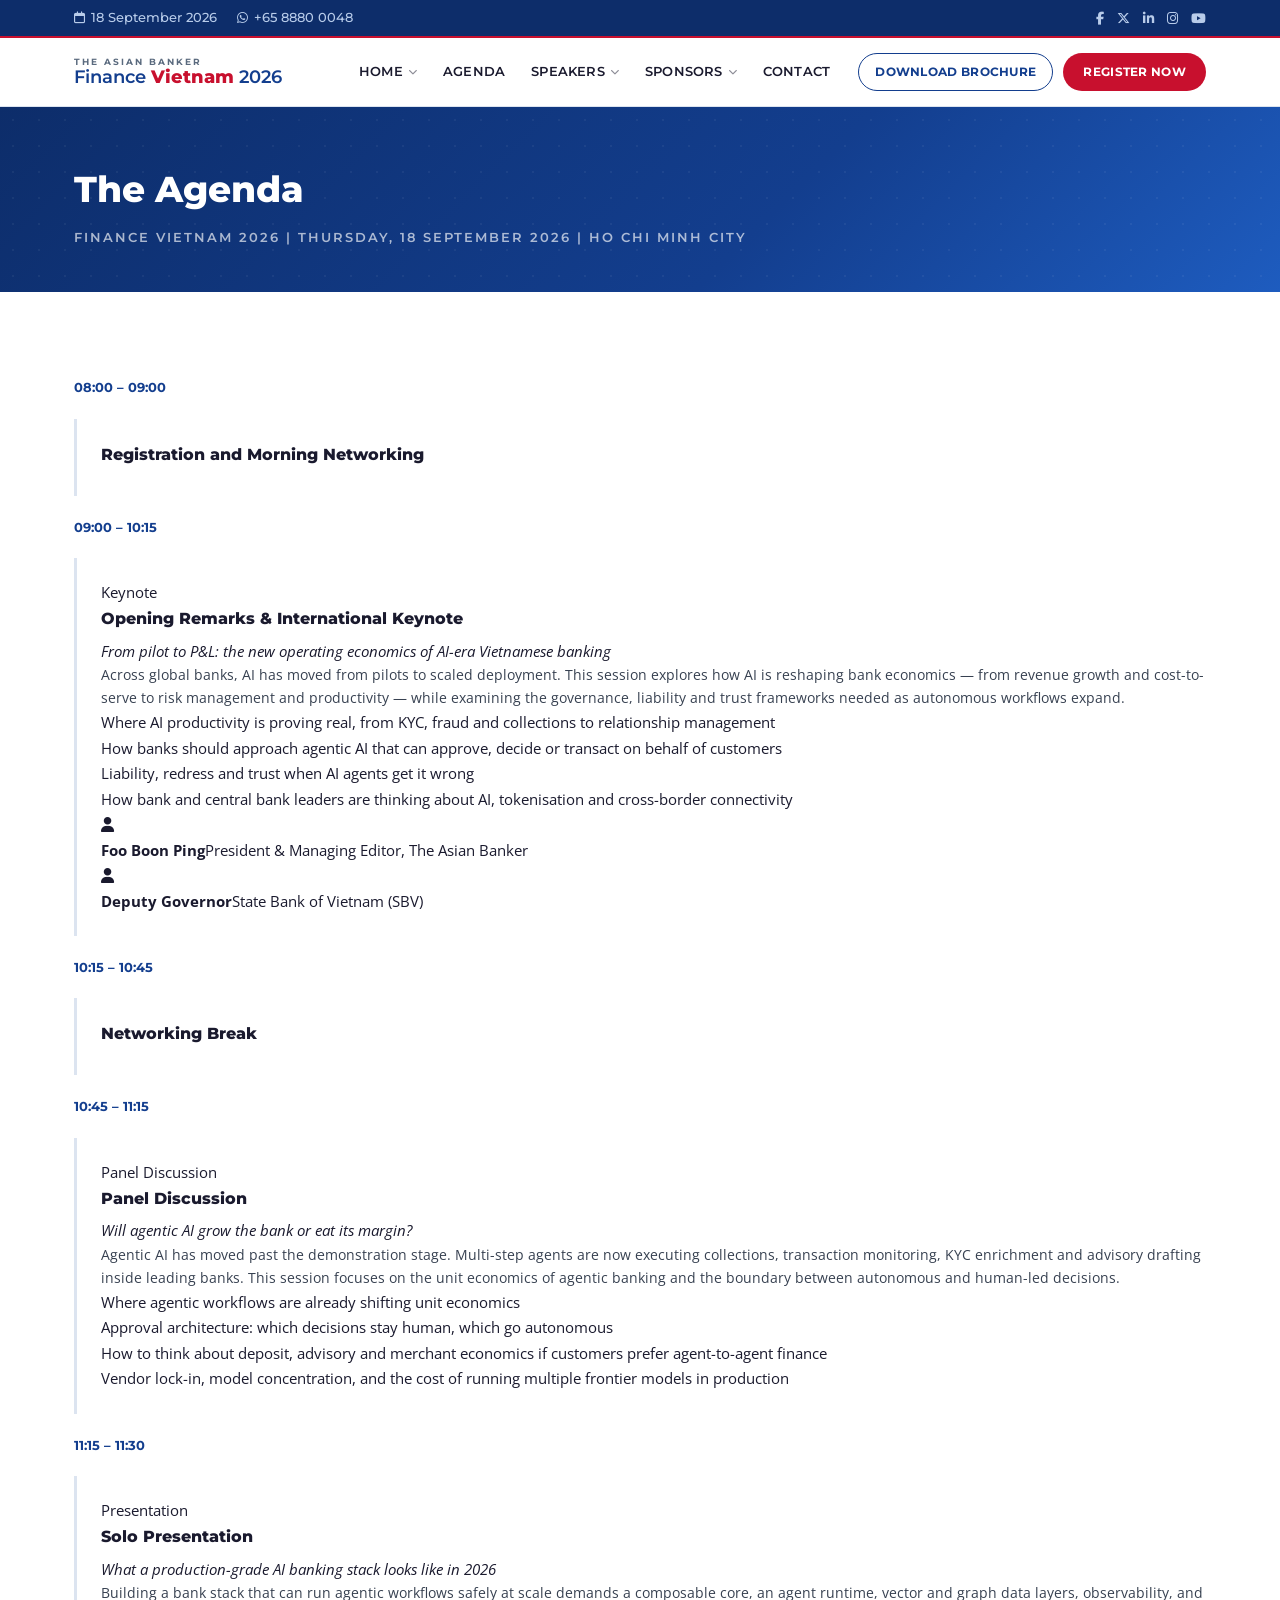
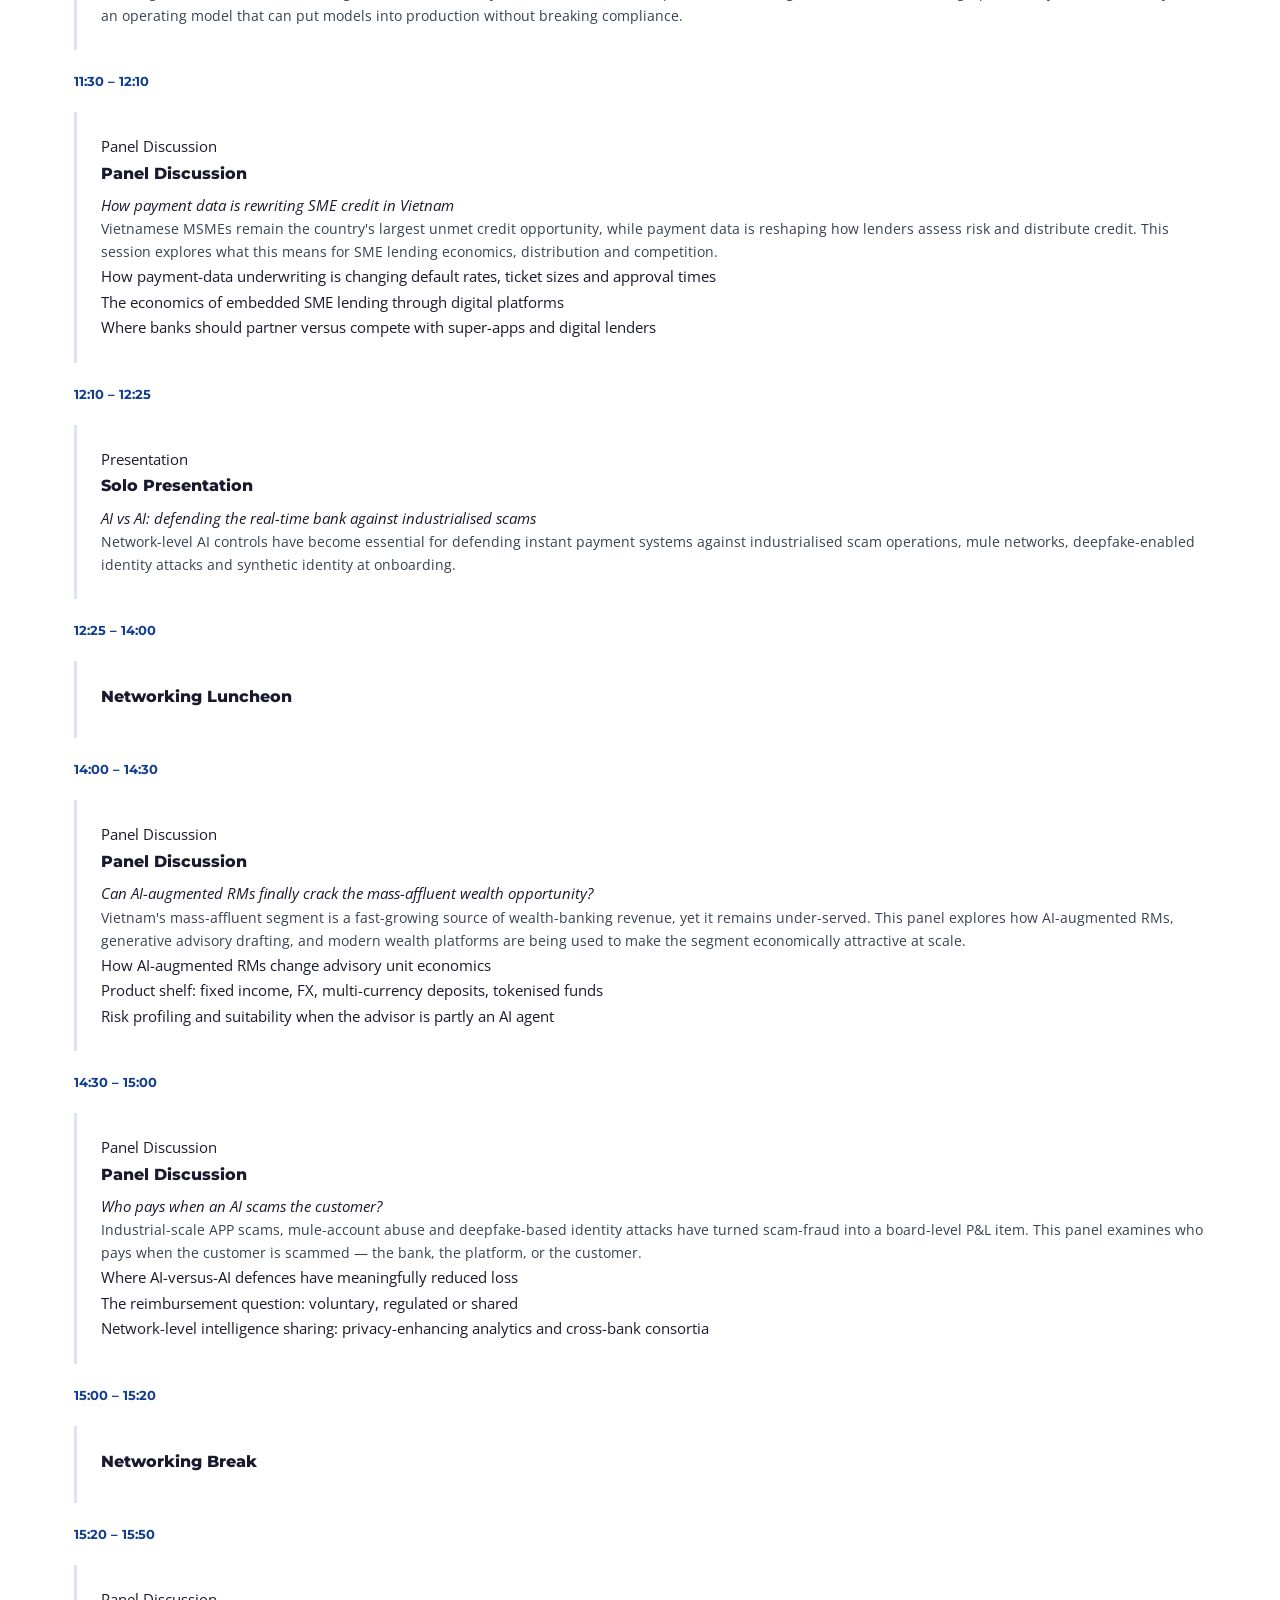
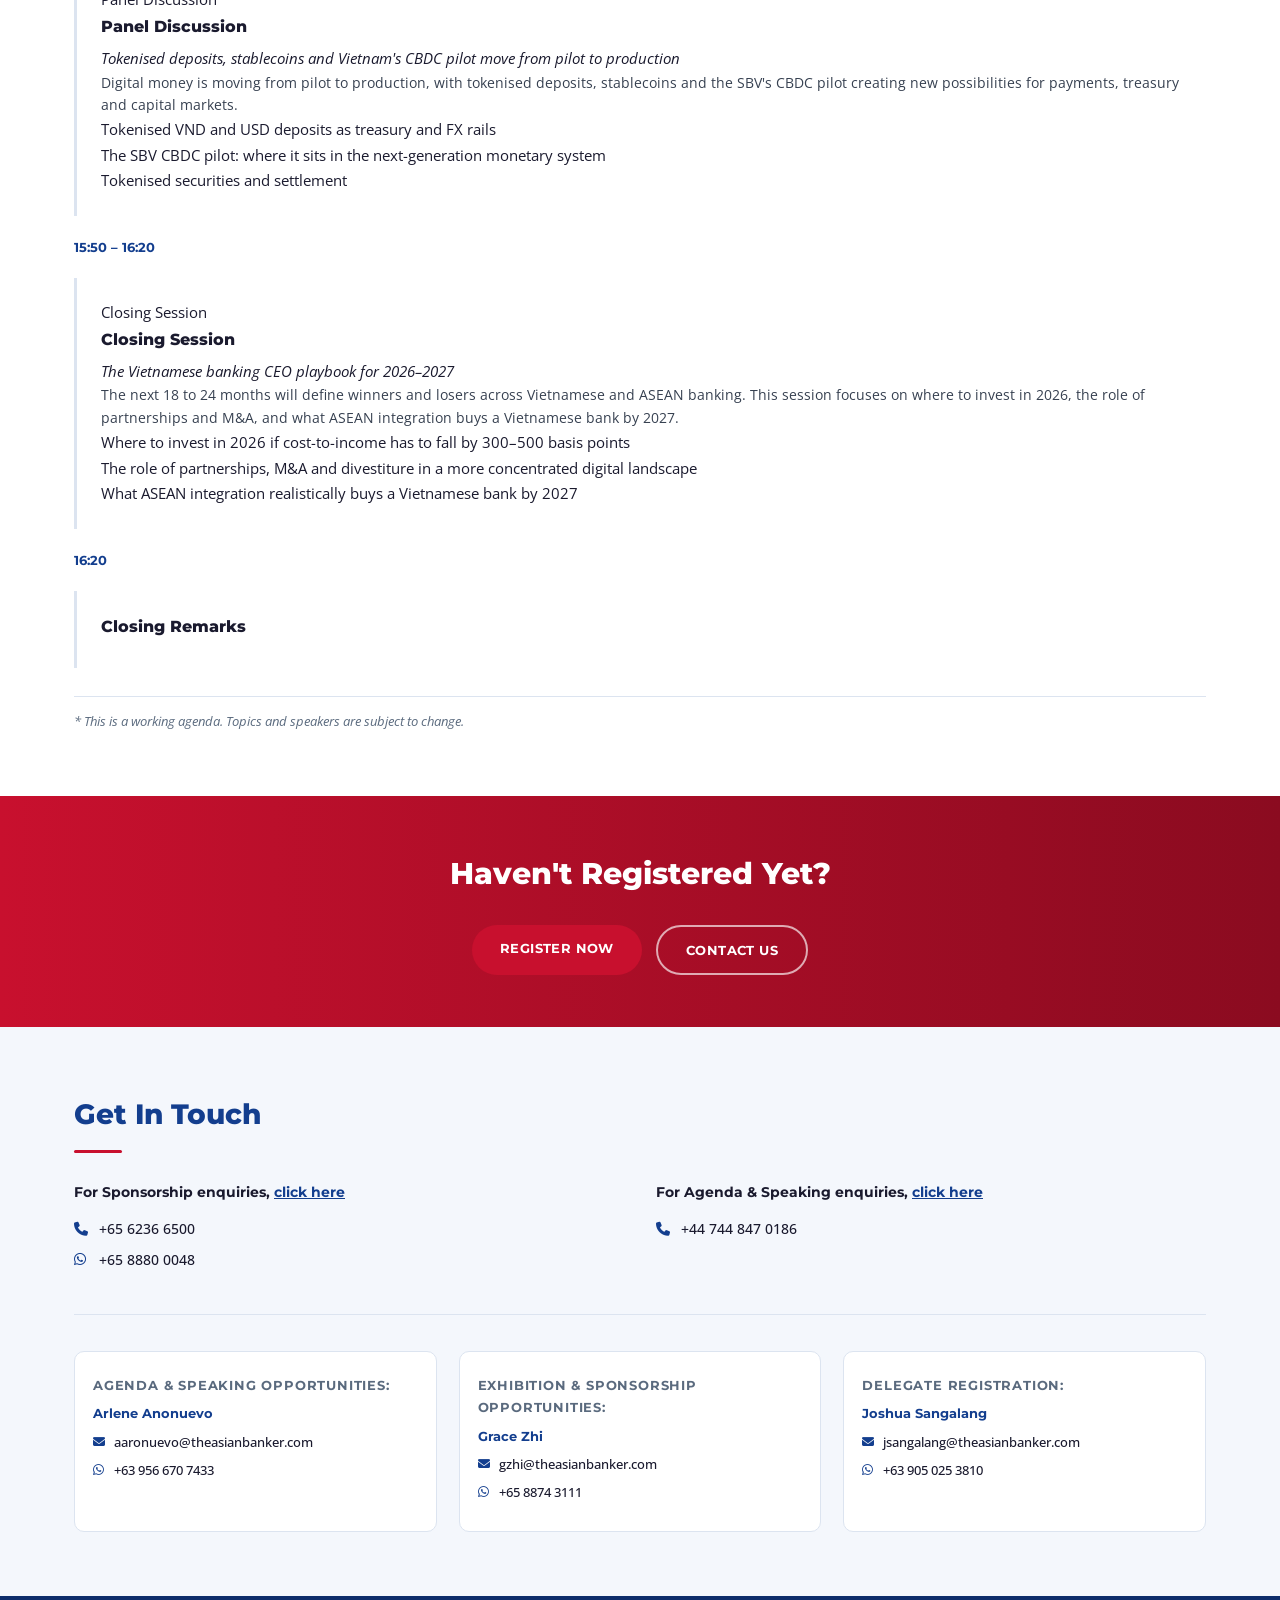
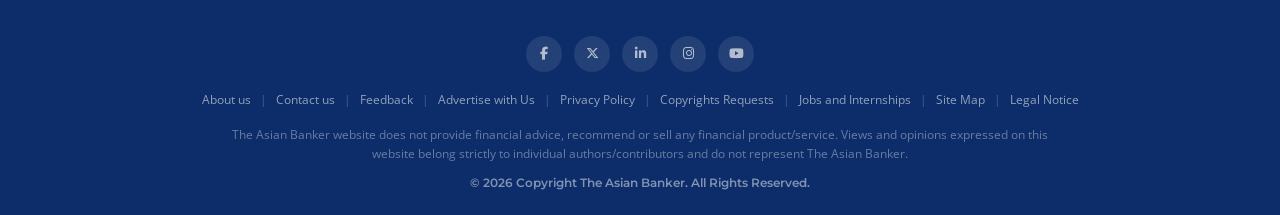
==== agenda.html @ ed24ea7e "Add files via upload" ====
<!DOCTYPE html>
<html lang="en">
<head>
<meta charset="UTF-8"/>
<meta name="viewport" content="width=device-width,initial-scale=1,maximum-scale=1.0,user-scalable=no"/>
<meta name="description" content="Finance Vietnam 2026 | The Asian Banker"/>
<title>Agenda | Finance Vietnam 2026 | The Asian Banker</title>
<link rel="stylesheet" href="style.css"/>
<link rel="preconnect" href="https://fonts.googleapis.com"/>
<link rel="preconnect" href="https://fonts.gstatic.com" crossorigin/>
<link href="https://fonts.googleapis.com/css2?family=Montserrat:wght@400;500;600;700;800&family=Open+Sans:wght@400;500;600&display=swap" rel="stylesheet"/>
<link rel="stylesheet" href="https://cdnjs.cloudflare.com/ajax/libs/font-awesome/6.5.0/css/all.min.css"/>
</head>
<body>
<!-- TOP BAR -->
<div class="topbar">
  <div class="container topbar-inner">
    <div class="topbar-left">
      <span><i class="fa-regular fa-calendar"></i> 18 September 2026</span>
      <a href="https://wa.me/6588800048" target="_blank"><i class="fa-brands fa-whatsapp"></i> +65 8880 0048</a>
    </div>
    <div class="topbar-right">
      <a href="https://www.facebook.com/TheAsianBanker" target="_blank"><i class="fa-brands fa-facebook-f"></i></a>
      <a href="https://twitter.com/theasianbanker" target="_blank"><i class="fa-brands fa-x-twitter"></i></a>
      <a href="https://www.linkedin.com/company/the-asian-banker" target="_blank"><i class="fa-brands fa-linkedin-in"></i></a>
      <a href="https://instagram.com/theasianbankerofficial/" target="_blank"><i class="fa-brands fa-instagram"></i></a>
      <a href="https://www.youtube.com/user/theasianbanker" target="_blank"><i class="fa-brands fa-youtube"></i></a>
    </div>
  </div>
</div>
<!-- HEADER -->
<header class="header" id="header">
  <div class="container header-inner">
    <a href="index.html" class="logo">
      <div class="logo-text">
        <span class="logo-small">THE ASIAN BANKER</span>
        <span class="logo-big">Finance <strong>Vietnam</strong> 2026</span>
      </div>
    </a>
    <button class="hamburger" id="hamburger" aria-label="Menu"><span></span><span></span><span></span></button>
    <nav class="nav" id="nav"><ul><li class="has-sub"><a href="index.html">Home <i class="fa-solid fa-chevron-down fa-xs"></i></a><ul class="sub"><li><a href="index.html">Finance Vietnam 2026</a></li><li><a href="https://thebankingacademy.com/">The Banking Academy</a></li><li><a href="http://www.theasianbanker.com/">The Asian Banker</a></li><li><a href="https://tab.global/">TAB Global</a></li></ul></li><li class=""><a href="agenda.html">Agenda</a></li><li class="has-sub"><a href="speakers.html">Speakers <i class="fa-solid fa-chevron-down fa-xs"></i></a><ul class="sub"><li><a href="speakers.html">Speakers</a></li><li><a href="become-speaker.html">Become a Speaker</a></li></ul></li><li class="has-sub"><a href="sponsors.html">Sponsors <i class="fa-solid fa-chevron-down fa-xs"></i></a><ul class="sub"><li><a href="sponsors.html">Sponsors &amp; Partners</a></li><li><a href="why-sponsor.html">Why Sponsor</a></li><li><a href="sponsor-exhibitor-registration.html">Become a Sponsor / Exhibitor</a></li></ul></li><li class=""><a href="contact-us.html">Contact</a></li></ul></nav>
    <div class="header-btns">
      <a href="download-brochure.html" class="btn-brochure">Download Brochure</a>
      <a href="register-now.html" class="btn-register">Register Now</a>
    </div>
  </div>
</header><section class="page-banner"><div class="container"><h1>The Agenda</h1><p>Finance Vietnam 2026 | Thursday, 18 September 2026 | Ho Chi Minh City</p></div></section>
<section class="section">
  <div class="container">
    <div class="agenda-wrapper">
<div class="agenda-row agenda-break">
  <div class="agenda-time">08:00 – 09:00</div>
  <div class="agenda-content">
    
    <h3>Registration and Morning Networking</h3>
    
    
  </div>
</div><div class="agenda-row ">
  <div class="agenda-time">09:00 – 10:15</div>
  <div class="agenda-content">
    <span class="agenda-badge keynote">Keynote</span>
    <h3>Opening Remarks &amp; International Keynote</h3>
    <em>From pilot to P&amp;L: the new operating economics of AI-era Vietnamese banking</em><p>Across global banks, AI has moved from pilots to scaled deployment. This session explores how AI is reshaping bank economics — from revenue growth and cost-to-serve to risk management and productivity — while examining the governance, liability and trust frameworks needed as autonomous workflows expand.</p><ul><li>Where AI productivity is proving real, from KYC, fraud and collections to relationship management</li><li>How banks should approach agentic AI that can approve, decide or transact on behalf of customers</li><li>Liability, redress and trust when AI agents get it wrong</li><li>How bank and central bank leaders are thinking about AI, tokenisation and cross-border connectivity</li></ul>
    <div class="agenda-spks"><div class="agenda-spk"><div class="agenda-spk-icon"><i class="fa-solid fa-user"></i></div><div><strong>Foo Boon Ping</strong><span>President &amp; Managing Editor, The Asian Banker</span></div></div><div class="agenda-spk"><div class="agenda-spk-icon"><i class="fa-solid fa-user"></i></div><div><strong>Deputy Governor</strong><span>State Bank of Vietnam (SBV)</span></div></div></div>
  </div>
</div><div class="agenda-row agenda-break">
  <div class="agenda-time">10:15 – 10:45</div>
  <div class="agenda-content">
    
    <h3>Networking Break</h3>
    
    
  </div>
</div><div class="agenda-row ">
  <div class="agenda-time">10:45 – 11:15</div>
  <div class="agenda-content">
    <span class="agenda-badge panel">Panel Discussion</span>
    <h3>Panel Discussion</h3>
    <em>Will agentic AI grow the bank or eat its margin?</em><p>Agentic AI has moved past the demonstration stage. Multi-step agents are now executing collections, transaction monitoring, KYC enrichment and advisory drafting inside leading banks. This session focuses on the unit economics of agentic banking and the boundary between autonomous and human-led decisions.</p><ul><li>Where agentic workflows are already shifting unit economics</li><li>Approval architecture: which decisions stay human, which go autonomous</li><li>How to think about deposit, advisory and merchant economics if customers prefer agent-to-agent finance</li><li>Vendor lock-in, model concentration, and the cost of running multiple frontier models in production</li></ul>
    
  </div>
</div><div class="agenda-row ">
  <div class="agenda-time">11:15 – 11:30</div>
  <div class="agenda-content">
    <span class="agenda-badge presentation">Presentation</span>
    <h3>Solo Presentation</h3>
    <em>What a production-grade AI banking stack looks like in 2026</em><p>Building a bank stack that can run agentic workflows safely at scale demands a composable core, an agent runtime, vector and graph data layers, observability, and an operating model that can put models into production without breaking compliance.</p>
    
  </div>
</div><div class="agenda-row ">
  <div class="agenda-time">11:30 – 12:10</div>
  <div class="agenda-content">
    <span class="agenda-badge panel">Panel Discussion</span>
    <h3>Panel Discussion</h3>
    <em>How payment data is rewriting SME credit in Vietnam</em><p>Vietnamese MSMEs remain the country's largest unmet credit opportunity, while payment data is reshaping how lenders assess risk and distribute credit. This session explores what this means for SME lending economics, distribution and competition.</p><ul><li>How payment-data underwriting is changing default rates, ticket sizes and approval times</li><li>The economics of embedded SME lending through digital platforms</li><li>Where banks should partner versus compete with super-apps and digital lenders</li></ul>
    
  </div>
</div><div class="agenda-row ">
  <div class="agenda-time">12:10 – 12:25</div>
  <div class="agenda-content">
    <span class="agenda-badge presentation">Presentation</span>
    <h3>Solo Presentation</h3>
    <em>AI vs AI: defending the real-time bank against industrialised scams</em><p>Network-level AI controls have become essential for defending instant payment systems against industrialised scam operations, mule networks, deepfake-enabled identity attacks and synthetic identity at onboarding.</p>
    
  </div>
</div><div class="agenda-row agenda-break">
  <div class="agenda-time">12:25 – 14:00</div>
  <div class="agenda-content">
    
    <h3>Networking Luncheon</h3>
    
    
  </div>
</div><div class="agenda-row ">
  <div class="agenda-time">14:00 – 14:30</div>
  <div class="agenda-content">
    <span class="agenda-badge panel">Panel Discussion</span>
    <h3>Panel Discussion</h3>
    <em>Can AI-augmented RMs finally crack the mass-affluent wealth opportunity?</em><p>Vietnam's mass-affluent segment is a fast-growing source of wealth-banking revenue, yet it remains under-served. This panel explores how AI-augmented RMs, generative advisory drafting, and modern wealth platforms are being used to make the segment economically attractive at scale.</p><ul><li>How AI-augmented RMs change advisory unit economics</li><li>Product shelf: fixed income, FX, multi-currency deposits, tokenised funds</li><li>Risk profiling and suitability when the advisor is partly an AI agent</li></ul>
    
  </div>
</div><div class="agenda-row ">
  <div class="agenda-time">14:30 – 15:00</div>
  <div class="agenda-content">
    <span class="agenda-badge panel">Panel Discussion</span>
    <h3>Panel Discussion</h3>
    <em>Who pays when an AI scams the customer?</em><p>Industrial-scale APP scams, mule-account abuse and deepfake-based identity attacks have turned scam-fraud into a board-level P&amp;L item. This panel examines who pays when the customer is scammed — the bank, the platform, or the customer.</p><ul><li>Where AI-versus-AI defences have meaningfully reduced loss</li><li>The reimbursement question: voluntary, regulated or shared</li><li>Network-level intelligence sharing: privacy-enhancing analytics and cross-bank consortia</li></ul>
    
  </div>
</div><div class="agenda-row agenda-break">
  <div class="agenda-time">15:00 – 15:20</div>
  <div class="agenda-content">
    
    <h3>Networking Break</h3>
    
    
  </div>
</div><div class="agenda-row ">
  <div class="agenda-time">15:20 – 15:50</div>
  <div class="agenda-content">
    <span class="agenda-badge panel">Panel Discussion</span>
    <h3>Panel Discussion</h3>
    <em>Tokenised deposits, stablecoins and Vietnam's CBDC pilot move from pilot to production</em><p>Digital money is moving from pilot to production, with tokenised deposits, stablecoins and the SBV's CBDC pilot creating new possibilities for payments, treasury and capital markets.</p><ul><li>Tokenised VND and USD deposits as treasury and FX rails</li><li>The SBV CBDC pilot: where it sits in the next-generation monetary system</li><li>Tokenised securities and settlement</li></ul>
    
  </div>
</div><div class="agenda-row ">
  <div class="agenda-time">15:50 – 16:20</div>
  <div class="agenda-content">
    <span class="agenda-badge closing">Closing Session</span>
    <h3>Closing Session</h3>
    <em>The Vietnamese banking CEO playbook for 2026–2027</em><p>The next 18 to 24 months will define winners and losers across Vietnamese and ASEAN banking. This session focuses on where to invest in 2026, the role of partnerships and M&amp;A, and what ASEAN integration buys a Vietnamese bank by 2027.</p><ul><li>Where to invest in 2026 if cost-to-income has to fall by 300–500 basis points</li><li>The role of partnerships, M&amp;A and divestiture in a more concentrated digital landscape</li><li>What ASEAN integration realistically buys a Vietnamese bank by 2027</li></ul>
    
  </div>
</div><div class="agenda-row agenda-break">
  <div class="agenda-time">16:20</div>
  <div class="agenda-content">
    
    <h3>Closing Remarks</h3>
    
    
  </div>
</div>
      <p class="agenda-note">* This is a working agenda. Topics and speakers are subject to change.</p>
    </div>
  </div>
</section>
<!-- HAVEN'T REGISTERED -->
<section class="cta-strip">
  <div class="container">
    <h2>Haven't Registered Yet?</h2>
    <div class="cta-btns">
      <a href="register-now.html" class="btn-red">Register Now</a>
      <a href="#" class="btn-ghost" id="contactBtn">Contact Us</a>
    </div>
  </div>
</section>
<!-- GET IN TOUCH -->
<section class="section bg-light">
  <div class="container">
    <h2 class="sec-title">Get In Touch</h2>
    <div class="contact-top-row">
      <div class="contact-col">
        <h4>For Sponsorship enquiries, <a href="mailto:sponsorship@theasianbanker.com">click here</a></h4>
        <p><i class="fa-solid fa-phone"></i> <a href="tel:+6562366500">+65 6236 6500</a></p>
        <p><i class="fa-brands fa-whatsapp"></i> <a href="https://wa.me/6588800048" target="_blank">+65 8880 0048</a></p>
      </div>
      <div class="contact-col">
        <h4>For Agenda &amp; Speaking enquiries, <a href="mailto:agenda@theasianbanker.com">click here</a></h4>
        <p><i class="fa-solid fa-phone"></i> <a href="tel:+447448470186">+44 744 847 0186</a></p>
      </div>
    </div>
    <div class="contact-persons-row">
      <div class="cp-card">
        <p class="cp-role">Agenda &amp; Speaking Opportunities:</p>
        <p class="cp-name">Arlene Anonuevo</p>
        <p><i class="fa-solid fa-envelope"></i> <a href="mailto:aaronuevo@theasianbanker.com">aaronuevo@theasianbanker.com</a></p>
        <p><i class="fa-brands fa-whatsapp"></i> <a href="https://wa.me/639566707433" target="_blank">+63 956 670 7433</a></p>
      </div>
      <div class="cp-card">
        <p class="cp-role">Exhibition &amp; Sponsorship Opportunities:</p>
        <p class="cp-name">Grace Zhi</p>
        <p><i class="fa-solid fa-envelope"></i> <a href="mailto:gzhi@theasianbanker.com">gzhi@theasianbanker.com</a></p>
        <p><i class="fa-brands fa-whatsapp"></i> <a href="https://wa.me/6588743111" target="_blank">+65 8874 3111</a></p>
      </div>
      <div class="cp-card">
        <p class="cp-role">Delegate Registration:</p>
        <p class="cp-name">Joshua Sangalang</p>
        <p><i class="fa-solid fa-envelope"></i> <a href="mailto:jsangalang@theasianbanker.com">jsangalang@theasianbanker.com</a></p>
        <p><i class="fa-brands fa-whatsapp"></i> <a href="https://wa.me/639050253810" target="_blank">+63 905 025 3810</a></p>
      </div>
    </div>
  </div>
</section>
<!-- FOOTER -->
<footer class="footer">
  <div class="container footer-inner">
    <div class="footer-social">
      <a href="https://www.facebook.com/TheAsianBanker" target="_blank"><i class="fa-brands fa-facebook-f"></i></a>
      <a href="https://twitter.com/theasianbanker" target="_blank"><i class="fa-brands fa-x-twitter"></i></a>
      <a href="https://www.linkedin.com/company/the-asian-banker" target="_blank"><i class="fa-brands fa-linkedin-in"></i></a>
      <a href="https://instagram.com/theasianbankerofficial/" target="_blank"><i class="fa-brands fa-instagram"></i></a>
      <a href="https://www.youtube.com/user/theasianbanker" target="_blank"><i class="fa-brands fa-youtube"></i></a>
    </div>
    <div class="footer-links">
      <a href="https://www.theasianbanker.com/tab-about-us" target="_blank">About us</a><span>|</span>
      <a href="https://www.theasianbanker.com/tab-contact-us" target="_blank">Contact us</a><span>|</span>
      <a href="mailto:feedback@theasianbanker.com">Feedback</a><span>|</span>
      <a href="mailto:advertise@theasianbanker.com">Advertise with Us</a><span>|</span>
      <a href="https://www.theasianbanker.com/tab-privacy-policy" target="_blank">Privacy Policy</a><span>|</span>
      <a href="https://www.theasianbanker.com/copyright-request/" target="_blank">Copyrights Requests</a><span>|</span>
      <a href="https://www.theasianbanker.com/publication/jobs/" target="_blank">Jobs and Internships</a><span>|</span>
      <a href="https://www.theasianbanker.com/site-map" target="_blank">Site Map</a><span>|</span>
      <a href="https://www.theasianbanker.com/legal-notice" target="_blank">Legal Notice</a>
    </div>
    <p class="footer-disclaimer">The Asian Banker website does not provide financial advice, recommend or sell any financial product/service. Views and opinions expressed on this website belong strictly to individual authors/contributors and do not represent The Asian Banker.</p>
    <p class="footer-copy">&copy; 2026 Copyright The Asian Banker. All Rights Reserved.</p>
  </div>
</footer>
<!-- CONTACT MODAL -->
<div class="modal-overlay" id="contactModal">
  <div class="modal-box">
    <button class="modal-close" id="modalClose">&times;</button>
    <h3>Contact Us</h3>
    <div class="form-grid">
      <div class="fg full"><label>Salutation *</label><select><option value="">Select</option><option>Mr.</option><option>Mrs.</option><option>Miss.</option><option>Ms.</option><option>Dr.</option><option>Prof.</option></select></div>
      <div class="fg"><label>First Name *</label><input type="text" placeholder="First Name"/></div>
      <div class="fg"><label>Family Name *</label><input type="text" placeholder="Family Name"/></div>
      <div class="fg full"><label>Email *</label><input type="email" placeholder="Email"/></div>
      <div class="fg full"><label>Organisation Name *</label><input type="text" placeholder="Organisation Name"/></div>
      <div class="fg full"><label>Business Title *</label><input type="text" placeholder="Business Title"/></div>
      <div class="fg full"><label>Query About *</label><select><option value="">Please Select</option><option>Speaker</option><option>Sponsorship</option><option>Attendee</option></select></div>
      <div class="fg full"><label>Message</label><textarea rows="4" placeholder="Your message..."></textarea></div>
      <div class="fg full check"><input type="checkbox" id="modalAgree"/><label for="modalAgree">I agree to all <a href="#">terms and conditions</a></label></div>
      <div class="fg full"><button class="btn-submit">Submit</button></div>
    </div>
  </div>
</div>
<script>
window.addEventListener('scroll',()=>document.getElementById('header').classList.toggle('scrolled',window.scrollY>50));
document.getElementById('hamburger').addEventListener('click',function(){this.classList.toggle('open');document.getElementById('nav').classList.toggle('open');});
document.querySelectorAll('.has-sub > a').forEach(l=>l.addEventListener('click',function(e){if(window.innerWidth<=900){e.preventDefault();this.parentElement.classList.toggle('open');}}));
document.getElementById('contactBtn').addEventListener('click',e=>{e.preventDefault();document.getElementById('contactModal').classList.add('active');});
document.getElementById('modalClose').addEventListener('click',()=>document.getElementById('contactModal').classList.remove('active'));
document.getElementById('contactModal').addEventListener('click',function(e){if(e.target===this)this.classList.remove('active');});
</script>
</body></html>
---- style.css ----
/* =====================================================
   Finance Vietnam 2026 | The Asian Banker — style.css
   ===================================================== */

/* ── Variables ─────────────────────────────────────── */
:root {
  --blue:     #133E8E;
  --blue-dk:  #0d2d6a;
  --red:      #C8102E;
  --gold:     #D4A017;
  --white:    #ffffff;
  --bg:       #f4f7fc;
  --bg-mid:   #eef2f8;
  --text:     #1a1a2e;
  --muted:    #5a6a7e;
  --border:   #dce4f0;
  --fh:       'Montserrat', sans-serif;
  --fb:       'Open Sans', sans-serif;
  --r:        6px;
  --shadow:   0 4px 24px rgba(19,62,142,.10);
  --t:        .22s ease;
}

/* ── Reset ─────────────────────────────────────────── */
*, *::before, *::after { box-sizing: border-box; margin: 0; padding: 0; }
html { scroll-behavior: smooth; }
body { font-family: var(--fb); color: var(--text); background: var(--white); line-height: 1.7; font-size: 15px; }
a { color: inherit; text-decoration: none; }
img { max-width: 100%; display: block; }
ul { list-style: none; }
input, select, textarea, button { font-family: inherit; }

/* ── Container ─────────────────────────────────────── */
.container { max-width: 1180px; margin: 0 auto; padding: 0 24px; }

/* ── Sections ──────────────────────────────────────── */
.section { padding: 64px 0; }
.bg-light { background: var(--bg); }
.bg-mid   { background: var(--bg-mid); }

/* ── Section title ─────────────────────────────────── */
.sec-title { font-family: var(--fh); font-size: clamp(20px, 2.5vw, 28px); font-weight: 800; color: var(--blue); margin-bottom: 28px; position: relative; padding-bottom: 14px; }
.sec-title::after { content: ''; position: absolute; bottom: 0; left: 0; width: 48px; height: 3px; background: var(--red); border-radius: 2px; }
.sec-title.white { color: var(--white); }
.sec-title.white::after { background: var(--gold); }

.sec-cta { text-align: center; margin-top: 32px; }

/* ── Buttons ───────────────────────────────────────── */
.btn-red { display: inline-block; background: var(--red); color: var(--white); font-family: var(--fh); font-size: 13px; font-weight: 700; padding: 12px 28px; border-radius: 30px; letter-spacing: .4px; text-transform: uppercase; transition: background var(--t), transform var(--t), box-shadow var(--t); }
.btn-red:hover { background: #a00d24; transform: translateY(-2px); box-shadow: 0 8px 20px rgba(200,16,46,.35); }

.btn-ghost { display: inline-block; background: transparent; color: var(--white); font-family: var(--fh); font-size: 13px; font-weight: 700; padding: 12px 28px; border-radius: 30px; border: 2px solid rgba(255,255,255,.65); letter-spacing: .4px; text-transform: uppercase; transition: all var(--t); }
.btn-ghost:hover { background: rgba(255,255,255,.1); border-color: var(--white); transform: translateY(-2px); }

.btn-outline-blue { display: inline-block; font-family: var(--fh); font-size: 13px; font-weight: 700; color: var(--blue); border: 2px solid var(--blue); padding: 11px 26px; border-radius: 30px; text-transform: uppercase; letter-spacing: .4px; transition: all var(--t); }
.btn-outline-blue:hover { background: var(--blue); color: var(--white); transform: translateY(-2px); }

/* ── TOP BAR ───────────────────────────────────────── */
.topbar { background: var(--blue-dk); border-bottom: 2px solid var(--red); font-family: var(--fh); font-size: 12.5px; }
.topbar-inner { display: flex; justify-content: space-between; align-items: center; flex-wrap: wrap; gap: 8px; padding-top: 7px; padding-bottom: 7px; }
.topbar-left { display: flex; align-items: center; gap: 20px; }
.topbar-left span, .topbar-left a { display: flex; align-items: center; gap: 6px; color: #b8ccea; font-weight: 500; transition: color var(--t); }
.topbar-left a:hover { color: var(--white); }
.topbar-right { display: flex; align-items: center; gap: 13px; }
.topbar-right a { color: #b8ccea; font-size: 13px; transition: color var(--t); }
.topbar-right a:hover { color: var(--white); }

/* ── HEADER ────────────────────────────────────────── */
.header { background: var(--white); position: sticky; top: 0; z-index: 900; border-bottom: 1px solid var(--border); transition: box-shadow var(--t); }
.header.scrolled { box-shadow: 0 4px 20px rgba(19,62,142,.14); }
.header-inner { display: flex; align-items: center; gap: 16px; height: 68px; }

/* Logo */
.logo { display: flex; align-items: center; flex-shrink: 0; }
.logo-text { display: flex; flex-direction: column; line-height: 1.15; }
.logo-small { font-family: var(--fh); font-size: 9px; font-weight: 700; letter-spacing: 2px; text-transform: uppercase; color: var(--muted); }
.logo-big { font-family: var(--fh); font-size: 18px; font-weight: 600; color: var(--blue); }
.logo-big strong { color: var(--red); font-weight: 800; }

/* Nav */
.nav { margin-left: auto; }
.nav > ul { display: flex; align-items: center; gap: 2px; }
.nav > ul > li { position: relative; }
.nav > ul > li > a { display: flex; align-items: center; gap: 5px; padding: 8px 12px; font-family: var(--fh); font-size: 12.5px; font-weight: 600; color: var(--text); border-radius: var(--r); transition: color var(--t), background var(--t); text-transform: uppercase; letter-spacing: .2px; }
.nav > ul > li > a .fa-chevron-down { font-size: 9px; opacity: .5; transition: transform var(--t); }
.nav > ul > li:hover > a { color: var(--blue); background: var(--bg); }
.nav > ul > li:hover > a .fa-chevron-down { transform: rotate(180deg); }

/* Dropdown */
.sub { display: none; position: absolute; top: calc(100% + 4px); left: 0; min-width: 220px; background: var(--white); border: 1px solid var(--border); border-radius: var(--r); box-shadow: var(--shadow); z-index: 200; overflow: hidden; }
.has-sub:hover .sub { display: block; }
.sub li a { display: block; padding: 10px 16px; font-family: var(--fh); font-size: 12.5px; font-weight: 500; color: var(--text); border-bottom: 1px solid var(--border); transition: background var(--t), color var(--t); }
.sub li:last-child a { border-bottom: none; }
.sub li a:hover { background: var(--bg); color: var(--blue); }

/* Header CTAs */
.header-btns { display: flex; align-items: center; gap: 10px; flex-shrink: 0; }
.btn-brochure { font-family: var(--fh); font-size: 12px; font-weight: 700; color: var(--blue); border: 1.5px solid var(--blue); padding: 8px 16px; border-radius: 30px; text-transform: uppercase; letter-spacing: .3px; transition: all var(--t); }
.btn-brochure:hover { background: var(--blue); color: var(--white); }
.btn-register { background: var(--red); color: var(--white); font-family: var(--fh); font-size: 12px; font-weight: 700; padding: 9px 20px; border-radius: 30px; text-transform: uppercase; letter-spacing: .3px; transition: background var(--t), transform var(--t); }
.btn-register:hover { background: #a00d24; transform: translateY(-1px); }

/* Hamburger */
.hamburger { display: none; flex-direction: column; gap: 5px; background: none; border: none; cursor: pointer; padding: 4px; margin-left: auto; }
.hamburger span { display: block; width: 24px; height: 2px; background: var(--blue); border-radius: 2px; transition: all var(--t); }
.hamburger.open span:nth-child(1) { transform: translateY(7px) rotate(45deg); }
.hamburger.open span:nth-child(2) { opacity: 0; }
.hamburger.open span:nth-child(3) { transform: translateY(-7px) rotate(-45deg); }

/* ── HERO ──────────────────────────────────────────── */
.hero { position: relative; min-height: 520px; display: flex; align-items: center; overflow: hidden; }
.hero-bg { position: absolute; inset: 0; background: linear-gradient(135deg, #0d2d6a 0%, #1a4fa8 45%, #1e5cbf 65%, #0d2d6a 100%); }
.hero-bg::before { content: '★'; position: absolute; right: 4%; top: 50%; transform: translateY(-50%); font-size: 240px; color: rgba(255,255,255,.03); line-height: 1; }
.hero-bg::after { content: ''; position: absolute; inset: 0; background-image: radial-gradient(rgba(255,255,255,.055) 1px, transparent 1px); background-size: 28px 28px; }
.hero-inner { position: relative; z-index: 2; padding: 60px 24px; }

/* Hero meta bar */
.hero-meta-bar { display: flex; align-items: center; flex-wrap: wrap; gap: 0; background: rgba(255,255,255,.08); border: 1px solid rgba(255,255,255,.14); border-radius: 8px; padding: 13px 22px; width: fit-content; max-width: 100%; margin-bottom: 28px; }
.hm-item { display: flex; align-items: center; gap: 10px; padding: 0 18px; }
.hm-item:first-child { padding-left: 0; }
.hm-item i { font-size: 17px; color: var(--gold); }
.hm-item > div { display: flex; flex-direction: column; }
.hm-label { font-family: var(--fh); font-size: 9px; font-weight: 700; letter-spacing: 1.4px; text-transform: uppercase; color: rgba(255,255,255,.55); }
.hm-val { font-family: var(--fh); font-size: 13px; font-weight: 700; color: var(--white); }
.hm-div { width: 1px; height: 34px; background: rgba(255,255,255,.18); flex-shrink: 0; }

.hero-title { font-family: var(--fh); font-size: clamp(26px, 4vw, 44px); font-weight: 800; color: var(--white); line-height: 1.2; max-width: 700px; margin-bottom: 30px; letter-spacing: -.4px; }
.hero-cta { display: flex; gap: 14px; flex-wrap: wrap; }

/* ── ABOUT ─────────────────────────────────────────── */
.about-section { padding: 72px 0 64px; }
.about-grid { display: grid; grid-template-columns: 1fr 300px; gap: 48px; align-items: start; }
.about-text p { margin-bottom: 18px; color: #374151; line-height: 1.82; }
.about-text strong { color: var(--blue); font-weight: 700; }
.read-more-btn { display: inline-flex; align-items: center; gap: 6px; color: var(--blue); font-family: var(--fh); font-size: 12.5px; font-weight: 700; text-transform: uppercase; letter-spacing: .4px; margin-top: 4px; transition: color var(--t); cursor: pointer; }
.read-more-btn:hover { color: var(--red); }
.about-imgs { display: flex; flex-direction: column; gap: 10px; }
.about-img { width: 100%; border-radius: var(--r); }
.about-img.img1 { height: 170px; background: linear-gradient(135deg, #1a3a6e, #2255aa); }
.about-img.img2 { height: 115px; background: linear-gradient(135deg, var(--red), #8b0b20); }
.about-img.img3 { height: 95px;  background: linear-gradient(135deg, var(--gold), #a07810); }
.past-photos { margin-top: 12px; font-size: 13px; color: var(--muted); text-align: center; }
.past-photos a { color: var(--blue); font-weight: 600; text-decoration: underline; }

/* ── SESSIONS ──────────────────────────────────────── */
.sessions-grid { display: grid; grid-template-columns: repeat(auto-fill, minmax(280px, 1fr)); gap: 18px; }
.session-card { background: var(--white); border: 1px solid var(--border); border-radius: 10px; padding: 22px 20px; display: flex; align-items: flex-start; gap: 15px; transition: box-shadow var(--t), transform var(--t), border-color var(--t); }
.session-card:hover { box-shadow: var(--shadow); transform: translateY(-3px); border-color: rgba(19,62,142,.2); }
.session-icon { flex-shrink: 0; width: 42px; height: 42px; background: linear-gradient(135deg, var(--blue), var(--blue-dk)); border-radius: 50%; display: flex; align-items: center; justify-content: center; }
.session-icon i { color: var(--white); font-size: 16px; }
.session-card p { font-size: 13.5px; line-height: 1.55; color: var(--text); font-weight: 500; }

/* ── ATTEND ────────────────────────────────────────── */
.attend-intro { font-size: 15px; color: #374151; margin-bottom: 26px; line-height: 1.75; max-width: 860px; }
.attend-grid { display: grid; grid-template-columns: 1fr 1fr; gap: 0 40px; }
.attend-list li { display: flex; align-items: flex-start; gap: 10px; padding: 10px 0; border-bottom: 1px solid var(--border); font-size: 14px; color: #374151; line-height: 1.5; }
.attend-list li:last-child { border-bottom: none; }
.attend-list li i { color: var(--blue); margin-top: 3px; flex-shrink: 0; font-size: 12px; }

/* ── SPEAKERS ──────────────────────────────────────── */
.speakers-grid { display: grid; grid-template-columns: repeat(4, 1fr); gap: 22px; }
.speaker-card { background: var(--white); border: 1px solid var(--border); border-radius: 10px; overflow: hidden; text-align: center; display: flex; flex-direction: column; transition: box-shadow var(--t), transform var(--t); cursor: pointer; }
.speaker-card:hover { box-shadow: var(--shadow); transform: translateY(-4px); }
.speaker-img-wrap { background: linear-gradient(135deg, var(--blue), var(--blue-dk)); height: 180px; display: flex; align-items: center; justify-content: center; }
.speaker-img-wrap i { font-size: 62px; color: rgba(255,255,255,.3); }
.speaker-img-wrap img { width: 100%; height: 180px; object-fit: cover; object-position: top; }
.speaker-body { padding: 14px 12px 8px; flex: 1; }
.speaker-body h3 { font-family: var(--fh); font-size: 14px; font-weight: 700; color: var(--blue); margin-bottom: 5px; }
.speaker-body p { font-size: 12px; color: var(--muted); line-height: 1.45; }
.speaker-viewmore { display: block; font-family: var(--fh); font-size: 11.5px; font-weight: 700; color: var(--blue); text-transform: uppercase; letter-spacing: .4px; padding: 10px; border-top: 1px solid var(--border); transition: background var(--t), color var(--t); }
.speaker-viewmore:hover { background: var(--blue); color: var(--white); }

/* ── SPONSORS ──────────────────────────────────────── */
.sponsors-row { display: flex; flex-wrap: wrap; gap: 14px; align-items: center; }
.sponsor-box { border: 1px solid var(--border); border-radius: var(--r); padding: 16px 24px; min-width: 150px; min-height: 68px; display: flex; align-items: center; justify-content: center; transition: box-shadow var(--t), border-color var(--t); }
.sponsor-box:hover { box-shadow: var(--shadow); border-color: rgba(19,62,142,.22); }
.sponsor-box img { max-height: 48px; object-fit: contain; }
.sponsor-ph { font-family: var(--fh); font-size: 11px; font-weight: 600; color: var(--muted); text-transform: uppercase; letter-spacing: .4px; }

/* ── REGISTER ──────────────────────────────────────── */
.register-section { padding: 72px 0; background: linear-gradient(135deg, var(--blue-dk) 0%, var(--blue) 55%, #1e5cbf 100%); position: relative; overflow: hidden; }
.register-section::before { content: ''; position: absolute; inset: 0; background-image: radial-gradient(rgba(255,255,255,.045) 1px, transparent 1px); background-size: 24px 24px; pointer-events: none; }
.register-grid { display: grid; grid-template-columns: 1fr 1fr; gap: 26px; position: relative; z-index: 1; }
.register-card { background: rgba(255,255,255,.07); border: 1px solid rgba(255,255,255,.14); border-radius: 12px; padding: 34px 30px; }
.register-card h3 { font-family: var(--fh); font-size: 17px; font-weight: 800; color: var(--gold); margin-bottom: 20px; padding-bottom: 12px; border-bottom: 1px solid rgba(255,255,255,.14); }
.register-card ul { margin-bottom: 26px; }
.register-card ul li { display: flex; align-items: flex-start; gap: 9px; padding: 7px 0; color: rgba(255,255,255,.87); font-size: 14px; line-height: 1.5; border-bottom: 1px solid rgba(255,255,255,.06); }
.register-card ul li:last-child { border-bottom: none; }
.register-card ul li i { color: var(--gold); margin-top: 3px; flex-shrink: 0; }
.register-card small { display: block; color: rgba(255,255,255,.45); font-size: 11.5px; margin-top: 10px; }

/* ── VENUE ─────────────────────────────────────────── */
.venue-grid { display: grid; grid-template-columns: 400px 1fr; gap: 40px; align-items: start; }
.venue-img-placeholder { background: linear-gradient(135deg, #1a3a6e, #2a5aaa); border-radius: 10px; height: 320px; display: flex; flex-direction: column; align-items: center; justify-content: center; color: rgba(255,255,255,.35); gap: 10px; }
.venue-img-placeholder p { font-size: 13px; font-weight: 600; font-family: var(--fh); }
.venue-img-placeholder img { width: 100%; height: 100%; object-fit: cover; border-radius: 10px; }
.venue-event-label { font-family: var(--fh); font-size: 12px; font-weight: 700; text-transform: uppercase; letter-spacing: 1px; color: var(--muted); margin-bottom: 6px; }
.venue-info h3 { font-family: var(--fh); font-size: 22px; font-weight: 800; color: var(--blue); margin-bottom: 18px; }
.venue-info p { display: flex; align-items: flex-start; gap: 9px; font-size: 14px; color: #374151; line-height: 1.6; margin-bottom: 9px; }
.venue-info p i { color: var(--blue); flex-shrink: 0; margin-top: 3px; }
.venue-info p a { color: var(--blue); font-weight: 600; }
.venue-info p a:hover { text-decoration: underline; }
.venue-map { margin-top: 18px; border-radius: var(--r); overflow: hidden; border: 1px solid var(--border); }

/* ── PAST EVENTS ───────────────────────────────────── */
.past-events-row { display: flex; flex-wrap: wrap; gap: 14px; align-items: center; }
.past-event-item { border: 1px solid var(--border); border-radius: var(--r); padding: 12px 20px; display: flex; align-items: center; justify-content: center; transition: all var(--t); }
.past-event-item:hover { border-color: var(--blue); box-shadow: var(--shadow); }
.past-event-item span { font-family: var(--fh); font-size: 11.5px; font-weight: 700; color: var(--muted); text-transform: uppercase; letter-spacing: .4px; }

/* ── ELEVATE BANNER ────────────────────────────────── */
.elevate-banner { background: linear-gradient(135deg, var(--blue-dk), var(--blue)); padding: 56px 0; }
.elevate-inner { display: flex; align-items: center; gap: 32px; flex-wrap: wrap; }
.elevate-text h2 { font-family: var(--fh); font-size: clamp(20px, 2.5vw, 28px); font-weight: 800; color: var(--white); margin-bottom: 12px; }
.elevate-text p { font-size: 15px; color: rgba(255,255,255,.75); line-height: 1.75; max-width: 760px; }

/* ── CTA STRIP ─────────────────────────────────────── */
.cta-strip { background: linear-gradient(90deg, var(--red) 0%, #8b0b20 100%); padding: 52px 24px; text-align: center; }
.cta-strip h2 { font-family: var(--fh); font-size: clamp(20px, 3vw, 30px); font-weight: 800; color: var(--white); margin-bottom: 26px; }
.cta-btns { display: flex; gap: 14px; justify-content: center; flex-wrap: wrap; }

/* ── GET IN TOUCH ──────────────────────────────────── */
.contact-top-row { display: grid; grid-template-columns: 1fr 1fr; gap: 32px; margin-bottom: 36px; padding-bottom: 36px; border-bottom: 1px solid var(--border); }
.contact-col h4 { font-family: var(--fh); font-size: 14px; font-weight: 700; color: var(--text); margin-bottom: 12px; }
.contact-col h4 a { color: var(--blue); text-decoration: underline; }
.contact-col p { display: flex; align-items: center; gap: 9px; font-size: 14px; margin-bottom: 7px; }
.contact-col p i { color: var(--blue); width: 16px; }
.contact-col p a { color: var(--text); font-weight: 500; }
.contact-col p a:hover { color: var(--blue); }
.contact-persons-row { display: grid; grid-template-columns: repeat(3, 1fr); gap: 22px; }
.cp-card { background: var(--white); border: 1px solid var(--border); border-radius: 10px; padding: 22px 18px; transition: box-shadow var(--t); }
.cp-card:hover { box-shadow: var(--shadow); }
.cp-role { font-family: var(--fh); font-size: 10.5px; font-weight: 700; text-transform: uppercase; letter-spacing: .8px; color: var(--muted); margin-bottom: 8px; }
.cp-name { font-family: var(--fh); font-size: 15px; font-weight: 700; color: var(--blue); margin-bottom: 10px; }
.cp-card p { display: flex; align-items: center; gap: 7px; font-size: 13px; margin-bottom: 6px; }
.cp-card p i { color: var(--blue); font-size: 12px; width: 14px; }
.cp-card p a { color: var(--text); font-weight: 500; }
.cp-card p a:hover { color: var(--blue); }

/* ── FOOTER ────────────────────────────────────────── */
.footer { background: var(--blue-dk); padding: 40px 0 22px; }
.footer-inner { text-align: center; }
.footer-social { display: flex; justify-content: center; gap: 12px; margin-bottom: 18px; }
.footer-social a { width: 36px; height: 36px; background: rgba(255,255,255,.09); border-radius: 50%; display: flex; align-items: center; justify-content: center; color: rgba(255,255,255,.65); font-size: 13px; transition: background var(--t), color var(--t); }
.footer-social a:hover { background: var(--red); color: var(--white); }
.footer-links { display: flex; flex-wrap: wrap; justify-content: center; gap: 5px 9px; margin-bottom: 16px; }
.footer-links a { font-size: 12px; color: rgba(255,255,255,.55); transition: color var(--t); }
.footer-links a:hover { color: var(--white); }
.footer-links span { color: rgba(255,255,255,.22); font-size: 12px; }
.footer-disclaimer { font-size: 11.5px; color: rgba(255,255,255,.38); max-width: 820px; margin: 0 auto 10px; line-height: 1.6; }
.footer-copy { font-size: 12px; color: rgba(255,255,255,.48); font-family: var(--fh); font-weight: 600; }

/* ── MODAL ─────────────────────────────────────────── */
.modal-overlay { display: none; position: fixed; inset: 0; background: rgba(0,0,0,.52); z-index: 2000; align-items: center; justify-content: center; padding: 20px; }
.modal-overlay.active { display: flex; }
.modal-box { background: var(--white); border-radius: 12px; padding: 34px 30px; max-width: 560px; width: 100%; max-height: 90vh; overflow-y: auto; position: relative; }
.modal-box h3 { font-family: var(--fh); font-size: 20px; font-weight: 800; color: var(--blue); margin-bottom: 22px; padding-bottom: 12px; border-bottom: 2px solid var(--border); }
.modal-close { position: absolute; top: 13px; right: 16px; background: none; border: none; font-size: 26px; color: var(--muted); cursor: pointer; line-height: 1; transition: color var(--t); }
.modal-close:hover { color: var(--red); }
.form-grid { display: grid; grid-template-columns: 1fr 1fr; gap: 14px; }
.fg { display: flex; flex-direction: column; gap: 5px; }
.fg.full { grid-column: 1 / -1; }
.fg label { font-family: var(--fh); font-size: 11px; font-weight: 700; color: var(--muted); text-transform: uppercase; letter-spacing: .4px; }
.fg input, .fg select, .fg textarea { border: 1.5px solid var(--border); border-radius: var(--r); padding: 9px 12px; font-size: 14px; color: var(--text); outline: none; transition: border-color var(--t); background: var(--white); }
.fg input:focus, .fg select:focus, .fg textarea:focus { border-color: var(--blue); }
.fg.check { flex-direction: row !important; align-items: center; gap: 8px !important; }
.fg.check input { width: auto; }
.fg.check label { font-size: 13px; text-transform: none; font-weight: 500; letter-spacing: 0; color: var(--text); }
.fg.check label a { color: var(--blue); text-decoration: underline; }
.btn-submit { width: 100%; background: var(--blue); color: var(--white); font-family: var(--fh); font-size: 14px; font-weight: 700; padding: 13px; border: none; border-radius: 30px; cursor: pointer; text-transform: uppercase; letter-spacing: .4px; transition: background var(--t), transform var(--t); }
.btn-submit:hover { background: var(--blue-dk); transform: translateY(-1px); }

/* Speaker modal */
.spk-modal-body { display: flex; gap: 20px; align-items: flex-start; }
.spk-modal-img-ph { width: 100px; height: 100px; border-radius: 10px; background: var(--blue); display: flex; align-items: center; justify-content: center; flex-shrink: 0; }
.spk-modal-body h4 { font-family: var(--fh); font-size: 17px; font-weight: 800; color: var(--blue); margin-bottom: 4px; }
.spk-modal-body h6 { font-family: var(--fh); font-size: 13px; font-weight: 600; color: var(--red); margin-bottom: 12px; }
.spk-modal-body p { font-size: 14px; color: #374151; line-height: 1.75; }

/* ── RESPONSIVE ────────────────────────────────────── */
@media (max-width: 1024px) {
  .about-grid { grid-template-columns: 1fr; }
  .about-imgs { flex-direction: row; }
  .about-img { flex: 1; height: 130px !important; }
  .speakers-grid { grid-template-columns: repeat(2, 1fr); }
  .venue-grid { grid-template-columns: 1fr; }
  .venue-img-placeholder { height: 240px; }
}

@media (max-width: 900px) {
  .hamburger { display: flex; }
  .nav { display: none; position: absolute; top: 68px; left: 0; right: 0; background: var(--white); border-top: 1px solid var(--border); box-shadow: 0 8px 24px rgba(0,0,0,.09); z-index: 999; }
  .nav.open { display: block; }
  .nav > ul { flex-direction: column; gap: 0; padding: 8px 0; }
  .nav > ul > li > a { padding: 12px 20px; border-radius: 0; border-bottom: 1px solid var(--border); justify-content: space-between; }
  .sub { position: static; box-shadow: none; border: none; border-radius: 0; background: var(--bg); display: none; }
  .has-sub.open .sub { display: block; }
  .has-sub.open > a .fa-chevron-down { transform: rotate(180deg); }
  .btn-brochure { display: none; }
  .register-grid { grid-template-columns: 1fr; }
  .contact-top-row { grid-template-columns: 1fr; }
  .contact-persons-row { grid-template-columns: 1fr 1fr; }
  .attend-grid { grid-template-columns: 1fr; }
}

@media (max-width: 680px) {
  .topbar-inner { justify-content: center; }
  .hero-meta-bar { flex-wrap: wrap; width: 100%; }
  .hm-div { display: none; }
  .hm-item { padding: 6px 10px; width: 48%; }
  .sessions-grid { grid-template-columns: 1fr; }
  .speakers-grid { grid-template-columns: 1fr 1fr; }
  .contact-persons-row { grid-template-columns: 1fr; }
  .form-grid { grid-template-columns: 1fr; }
  .spk-modal-body { flex-direction: column; }
}

@media (max-width: 480px) {
  .header-btns .btn-register { display: none; }
  .speakers-grid { grid-template-columns: 1fr 1fr; }
  .register-card { padding: 24px 18px; }
}

/* ── PAGE BANNER (inner pages) ─────────────────────── */
.page-banner { background: linear-gradient(135deg, var(--blue-dk) 0%, var(--blue) 60%, #1e5cbf 100%); padding: 52px 0 44px; position: relative; overflow: hidden; }
.page-banner::after { content: ''; position: absolute; inset: 0; background-image: radial-gradient(rgba(255,255,255,.05) 1px, transparent 1px); background-size: 26px 26px; pointer-events: none; }
.page-banner .container { position: relative; z-index: 1; }
.page-banner h1 { font-family: var(--fh); font-size: clamp(22px, 3.5vw, 36px); font-weight: 800; color: var(--white); margin-bottom: 6px; }
.page-banner p { font-family: var(--fh); font-size: 13px; font-weight: 600; color: rgba(255,255,255,.65); text-transform: uppercase; letter-spacing: 2px; }

/* ── AGENDA PAGE ───────────────────────────────────── */
.agenda-item { display: grid; grid-template-columns: 130px 1fr; border-bottom: 1px solid var(--border); }
.agenda-item:last-child { border-bottom: none; }
.agenda-time { padding: 22px 18px 22px 0; font-family: var(--fh); font-size: 13px; font-weight: 700; color: var(--blue); line-height: 1.4; }
.agenda-content { padding: 22px 0 22px 24px; border-left: 3px solid var(--border); transition: border-color var(--t); }
.agenda-item:hover .agenda-content { border-left-color: var(--blue); }
.agenda-content h3 { font-family: var(--fh); font-size: 16px; font-weight: 800; color: var(--text); margin-bottom: 6px; }
.agenda-content h3.break { color: var(--muted); font-size: 14px; }
.agenda-tag { display: inline-block; font-family: var(--fh); font-size: 10px; font-weight: 700; text-transform: uppercase; letter-spacing: .7px; padding: 3px 10px; border-radius: 20px; margin-bottom: 8px; }
.agenda-tag.panel { background: #e8f0ff; color: var(--blue); }
.agenda-tag.keynote { background: #ffe8e8; color: var(--red); }
.agenda-tag.presentation { background: #fff5e0; color: #9a6000; }
.agenda-tag.fireside { background: #e8fff0; color: #1a7a3a; }
.agenda-content p { font-size: 13.5px; color: #374151; line-height: 1.7; }
.agenda-note { font-size: 12.5px; color: var(--muted); font-style: italic; margin-top: 28px; padding-top: 14px; border-top: 1px solid var(--border); }
@media (max-width: 680px) {
  .agenda-item { grid-template-columns: 1fr; }
  .agenda-time { padding: 14px 0 4px; border-bottom: none; }
  .agenda-content { border-left: none; border-top: 3px solid var(--blue); padding: 12px 0 18px; }
}

/* ── SPEAKERS PAGE ─────────────────────────────────── */
.speakers-full-grid { display: grid; grid-template-columns: repeat(4, 1fr); gap: 22px; }
@media (max-width: 1024px) { .speakers-full-grid { grid-template-columns: repeat(3, 1fr); } }
@media (max-width: 680px) { .speakers-full-grid { grid-template-columns: repeat(2, 1fr); } }

/* ── SPONSORS PAGE ─────────────────────────────────── */
.sponsor-tier-label { display: inline-block; font-family: var(--fh); font-size: 11px; font-weight: 700; text-transform: uppercase; letter-spacing: 1px; color: var(--white); background: var(--blue); padding: 5px 14px; border-radius: 20px; margin-bottom: 20px; }
.sponsor-card { background: var(--white); border: 1px solid var(--border); border-radius: 10px; overflow: hidden; margin-bottom: 24px; transition: box-shadow var(--t); }
.sponsor-card:hover { box-shadow: var(--shadow); }
.sponsor-card-inner { display: grid; grid-template-columns: 200px 1fr; }
.sponsor-logo-area { background: var(--bg); display: flex; align-items: center; justify-content: center; padding: 24px 20px; border-right: 1px solid var(--border); }
.sponsor-logo-area .sph { font-family: var(--fh); font-size: 11px; font-weight: 600; color: var(--muted); text-align: center; text-transform: uppercase; }
.sponsor-logo-area img { max-width: 160px; max-height: 80px; object-fit: contain; }
.sponsor-card-text { padding: 24px 28px; }
.sponsor-card-text h3 { font-family: var(--fh); font-size: 15px; font-weight: 800; color: var(--blue); margin-bottom: 8px; }
.sponsor-card-text p { font-size: 14px; color: #374151; line-height: 1.75; }
@media (max-width: 680px) { .sponsor-card-inner { grid-template-columns: 1fr; } .sponsor-logo-area { border-right: none; border-bottom: 1px solid var(--border); } }

/* ── WHY SPONSOR PAGE ──────────────────────────────── */
.why-grid { display: grid; grid-template-columns: repeat(3, 1fr); gap: 28px; }
.why-card { background: var(--bg); border: 1px solid var(--border); border-radius: 12px; padding: 32px 24px; text-align: center; transition: box-shadow var(--t), transform var(--t); }
.why-card:hover { box-shadow: var(--shadow); transform: translateY(-4px); }
.why-icon { width: 72px; height: 72px; background: linear-gradient(135deg, var(--blue), var(--blue-dk)); border-radius: 50%; display: flex; align-items: center; justify-content: center; margin: 0 auto 18px; }
.why-icon i { font-size: 28px; color: var(--white); }
.why-card p { font-family: var(--fh); font-size: 14px; font-weight: 600; color: var(--text); line-height: 1.5; }
@media (max-width: 900px) { .why-grid { grid-template-columns: repeat(2, 1fr); } }
@media (max-width: 580px) { .why-grid { grid-template-columns: 1fr; } }

/* ── BECOME SPEAKER / SPONSOR EXHIBITOR FORMS ──────── */
.two-col-layout { display: grid; grid-template-columns: 1fr 480px; gap: 52px; align-items: start; }
.info-col h3 { font-family: var(--fh); font-size: 20px; font-weight: 800; color: var(--blue); margin-bottom: 14px; }
.info-col p { font-size: 15px; color: #374151; line-height: 1.8; margin-bottom: 16px; }
.info-col ul li { display: flex; align-items: flex-start; gap: 10px; padding: 9px 0; border-bottom: 1px solid var(--border); font-size: 14px; color: #374151; }
.info-col ul li:last-child { border-bottom: none; }
.info-col ul li i { color: var(--blue); margin-top: 3px; flex-shrink: 0; }
.form-col { background: var(--bg); border: 1px solid var(--border); border-radius: 12px; padding: 32px 28px; }
.form-col h3 { font-family: var(--fh); font-size: 18px; font-weight: 800; color: var(--blue); margin-bottom: 22px; padding-bottom: 14px; border-bottom: 2px solid var(--border); }
.form-col .fg { margin-bottom: 14px; }
.format-opts { display: flex; gap: 10px; flex-wrap: wrap; margin-top: 4px; }
.format-opt { display: flex; align-items: center; gap: 7px; background: var(--white); border: 1.5px solid var(--border); border-radius: var(--r); padding: 9px 16px; cursor: pointer; transition: border-color var(--t); }
.format-opt input { accent-color: var(--blue); }
.format-opt label { font-family: var(--fh); font-size: 13px; font-weight: 600; color: var(--text); cursor: pointer; }
@media (max-width: 1024px) { .two-col-layout { grid-template-columns: 1fr; } }

/* ── REGISTER NOW PAGE ─────────────────────────────── */
.regnow-grid { display: grid; grid-template-columns: 1fr 1fr; gap: 28px; }
.regnow-card { background: var(--white); border: 2px solid var(--border); border-radius: 14px; padding: 36px 32px; transition: box-shadow var(--t), border-color var(--t); }
.regnow-card:hover { box-shadow: var(--shadow); border-color: rgba(19,62,142,.3); }
.regnow-card h3 { font-family: var(--fh); font-size: 20px; font-weight: 800; color: var(--blue); margin-bottom: 18px; padding-bottom: 14px; border-bottom: 2px solid var(--border); }
.regnow-card ul { margin-bottom: 28px; }
.regnow-card ul li { display: flex; align-items: flex-start; gap: 9px; padding: 8px 0; font-size: 14px; color: #374151; border-bottom: 1px solid var(--border); line-height: 1.5; }
.regnow-card ul li:last-child { border-bottom: none; }
.regnow-card ul li i { color: var(--blue); margin-top: 3px; flex-shrink: 0; }
.regnow-card small { display: block; color: var(--muted); font-size: 11.5px; margin-top: 10px; }
.tnc-box { background: var(--bg); border: 1px solid var(--border); border-radius: 10px; padding: 24px; margin-top: 40px; font-size: 12.5px; color: var(--muted); line-height: 1.7; }
.tnc-box h4 { font-family: var(--fh); font-size: 13px; font-weight: 700; color: var(--text); margin-bottom: 10px; }
@media (max-width: 900px) { .regnow-grid { grid-template-columns: 1fr; } }

/* ── CONTACT PAGE ──────────────────────────────────── */
.contact-page-grid { display: grid; grid-template-columns: 1fr 420px; gap: 52px; align-items: start; }
.contact-info-block { background: var(--bg); border: 1px solid var(--border); border-radius: 10px; padding: 22px; margin-bottom: 20px; }
.contact-info-block h5 { font-family: var(--fh); font-size: 11px; font-weight: 700; text-transform: uppercase; letter-spacing: .8px; color: var(--muted); margin-bottom: 10px; }
.contact-info-block p { display: flex; align-items: center; gap: 9px; font-size: 14px; color: var(--text); margin-bottom: 7px; }
.contact-info-block p i { color: var(--blue); width: 16px; }
.contact-info-block p a { color: var(--text); font-weight: 500; }
.contact-info-block p a:hover { color: var(--blue); }
.contact-form-wrap { background: var(--bg); border: 1px solid var(--border); border-radius: 12px; padding: 32px 28px; }
.contact-form-wrap h3 { font-family: var(--fh); font-size: 18px; font-weight: 800; color: var(--blue); margin-bottom: 22px; padding-bottom: 14px; border-bottom: 2px solid var(--border); }
.contact-form-wrap .fg { margin-bottom: 14px; }
@media (max-width: 1024px) { .contact-page-grid { grid-template-columns: 1fr; } }

/* ── DOWNLOAD BROCHURE PAGE ────────────────────────── */
.brochure-grid { display: grid; grid-template-columns: 1fr 440px; gap: 52px; align-items: start; }
.brochure-preview { background: linear-gradient(135deg, var(--blue-dk), var(--blue)); border-radius: 12px; height: 360px; display: flex; flex-direction: column; align-items: center; justify-content: center; color: rgba(255,255,255,.5); gap: 14px; }
.brochure-preview i { font-size: 80px; }
.brochure-preview p { font-family: var(--fh); font-size: 14px; font-weight: 600; }
@media (max-width: 1024px) { .brochure-grid { grid-template-columns: 1fr; } }
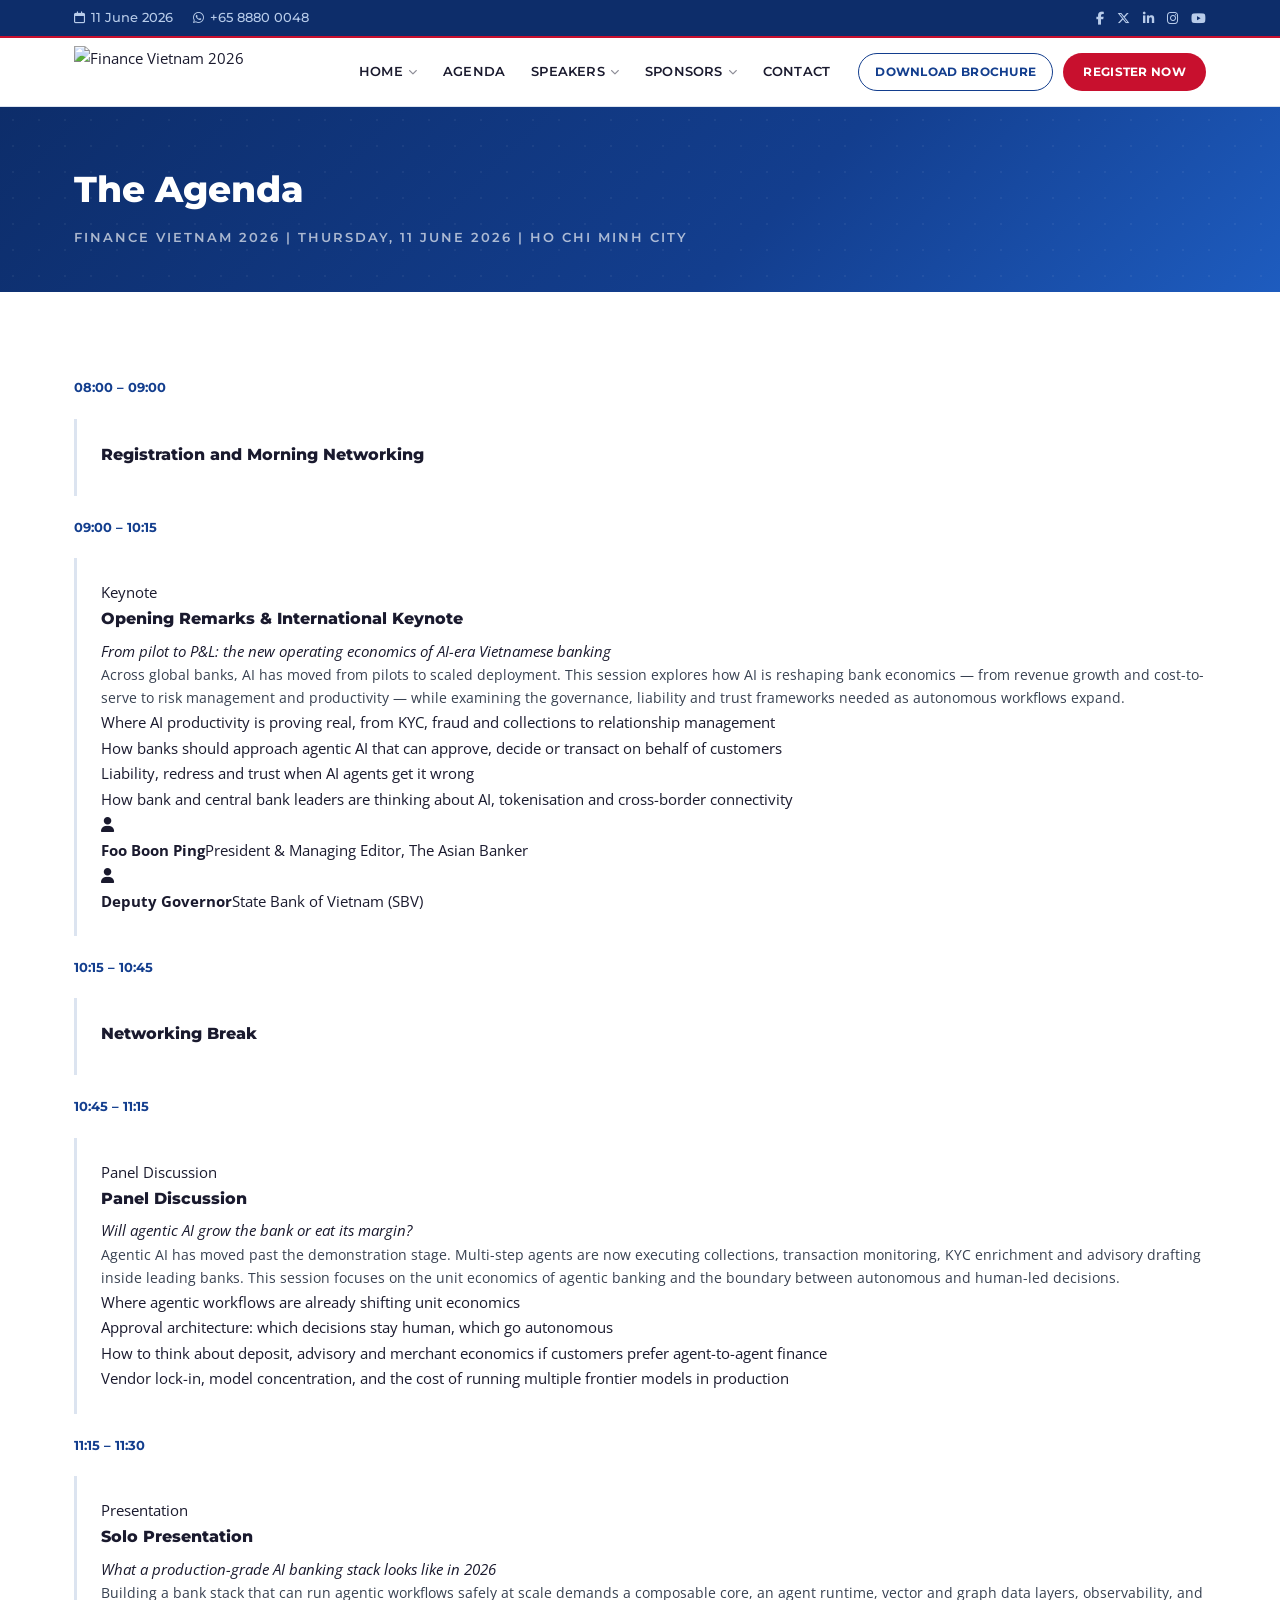
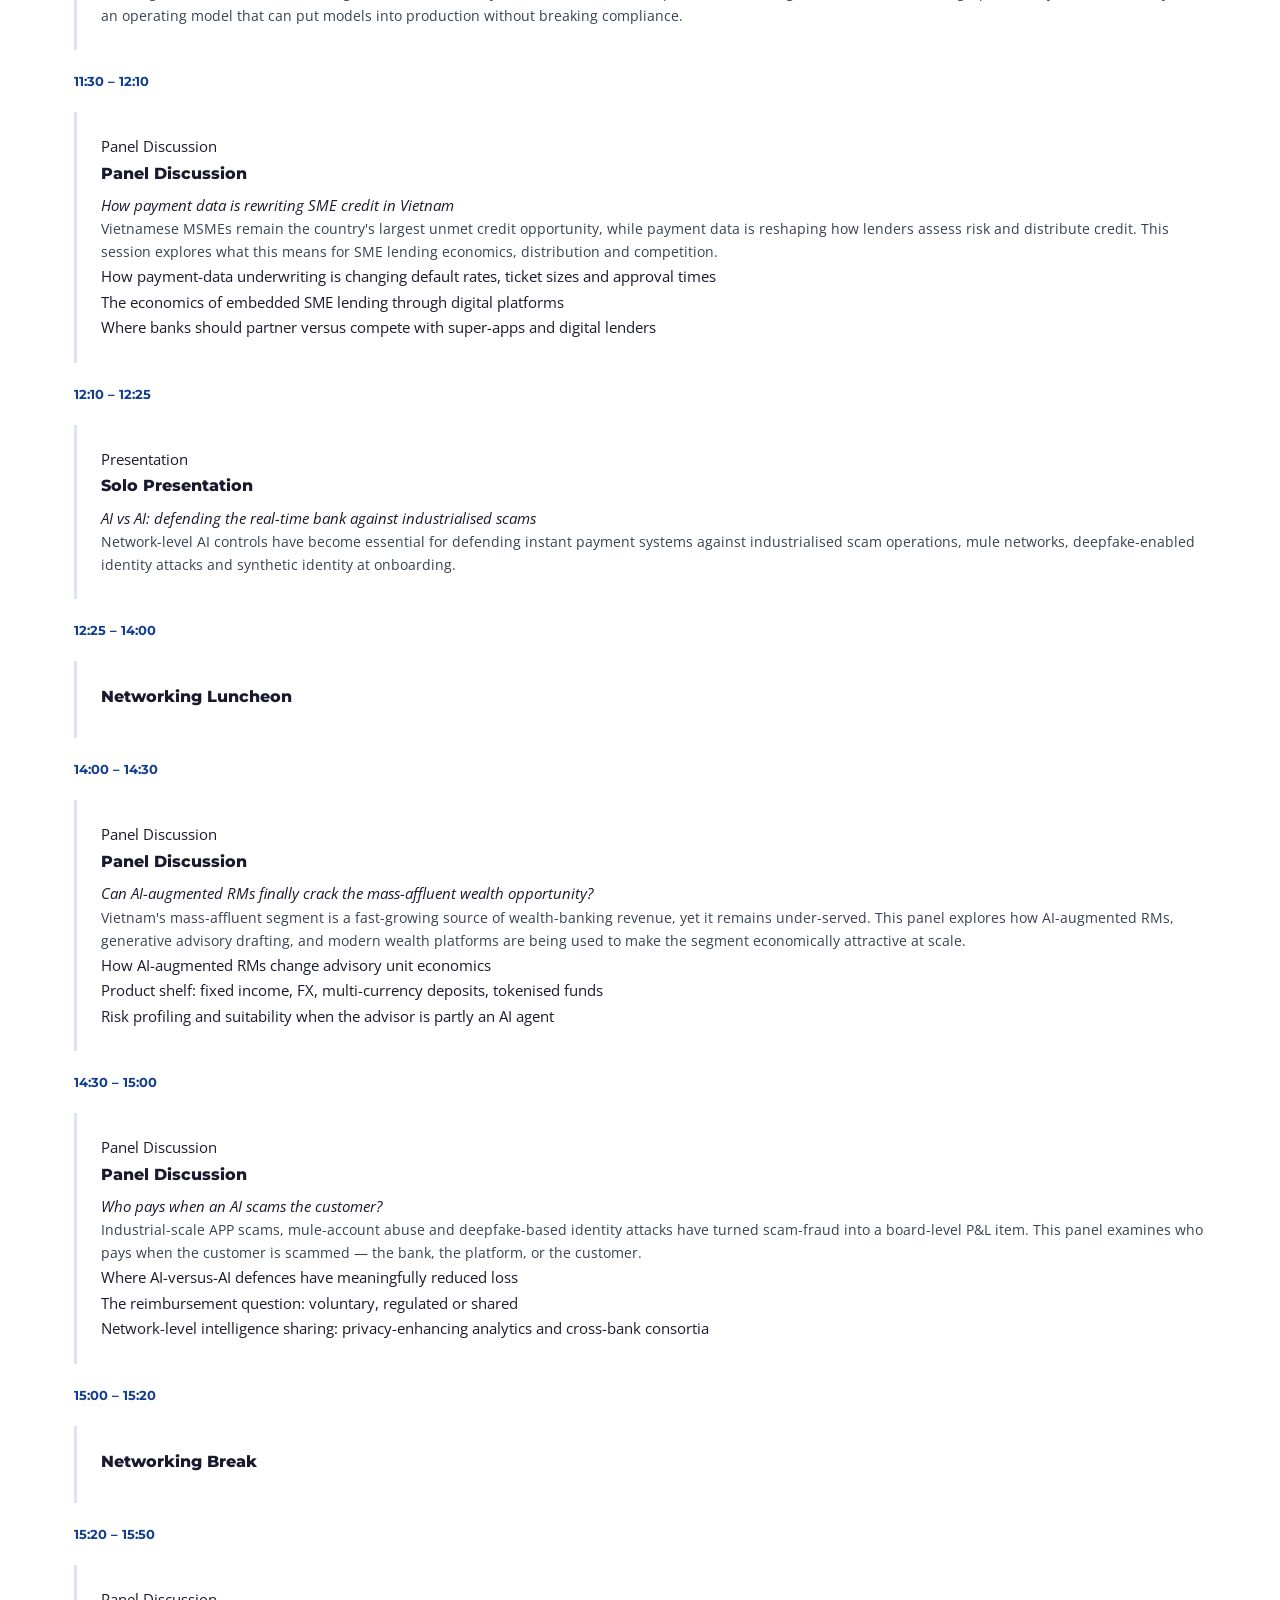
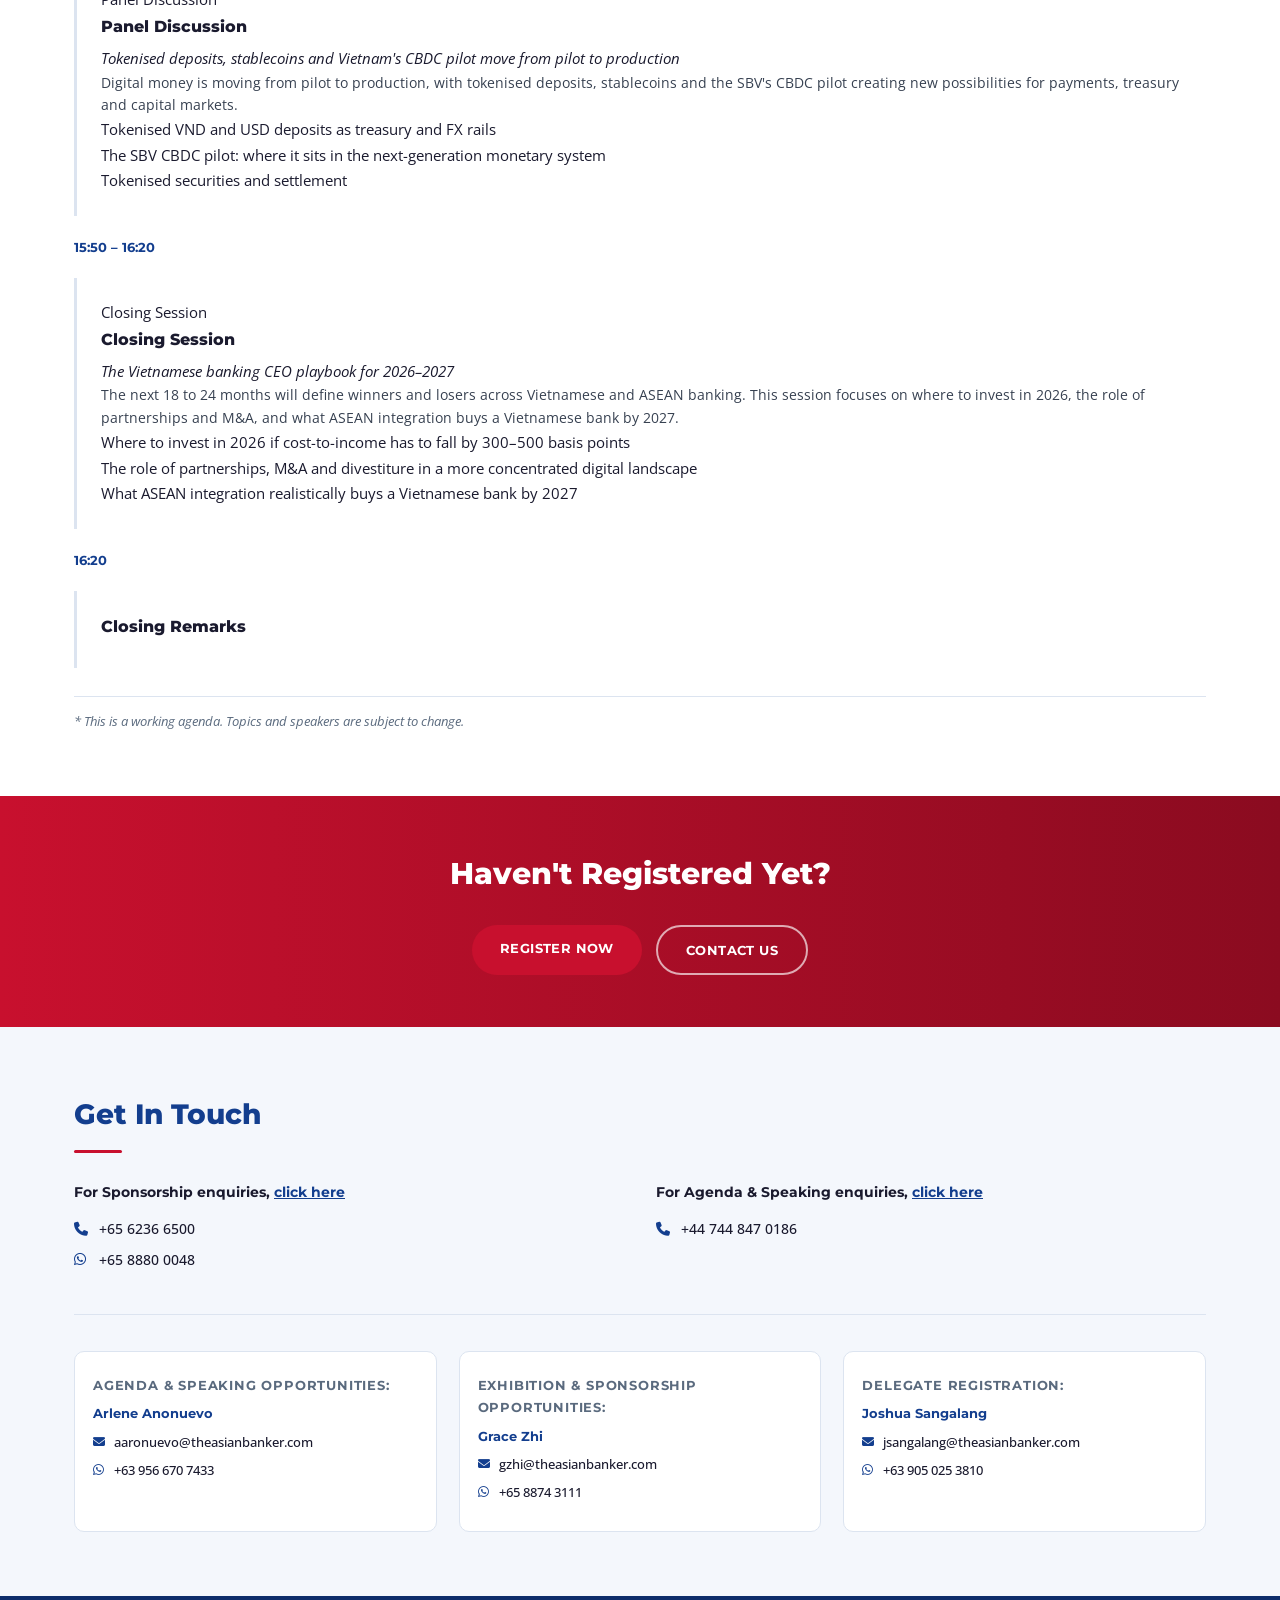
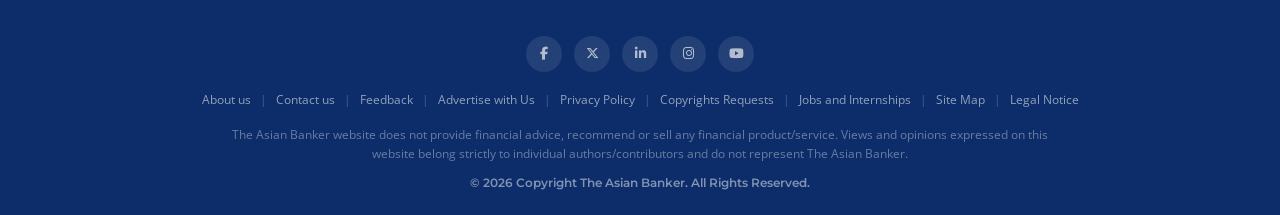
==== commit 79a8ddc5: "Add files via upload" ====
--- a/agenda.html
+++ b/agenda.html
@@ -16,7 +16,7 @@
 <div class="topbar">
   <div class="container topbar-inner">
     <div class="topbar-left">
-      <span><i class="fa-regular fa-calendar"></i> 18 September 2026</span>
+      <span><i class="fa-regular fa-calendar"></i> 11 June 2026</span>
       <a href="https://wa.me/6588800048" target="_blank"><i class="fa-brands fa-whatsapp"></i> +65 8880 0048</a>
     </div>
     <div class="topbar-right">
@@ -32,10 +32,7 @@
 <header class="header" id="header">
   <div class="container header-inner">
     <a href="index.html" class="logo">
-      <div class="logo-text">
-        <span class="logo-small">THE ASIAN BANKER</span>
-        <span class="logo-big">Finance <strong>Vietnam</strong> 2026</span>
-      </div>
+      <img src="images/TAB_Finance_Vietnam_2026-logo-01.png" alt="Finance Vietnam 2026" class="logo-img"/>
     </a>
     <button class="hamburger" id="hamburger" aria-label="Menu"><span></span><span></span><span></span></button>
     <nav class="nav" id="nav"><ul><li class="has-sub"><a href="index.html">Home <i class="fa-solid fa-chevron-down fa-xs"></i></a><ul class="sub"><li><a href="index.html">Finance Vietnam 2026</a></li><li><a href="https://thebankingacademy.com/">The Banking Academy</a></li><li><a href="http://www.theasianbanker.com/">The Asian Banker</a></li><li><a href="https://tab.global/">TAB Global</a></li></ul></li><li class=""><a href="agenda.html">Agenda</a></li><li class="has-sub"><a href="speakers.html">Speakers <i class="fa-solid fa-chevron-down fa-xs"></i></a><ul class="sub"><li><a href="speakers.html">Speakers</a></li><li><a href="become-speaker.html">Become a Speaker</a></li></ul></li><li class="has-sub"><a href="sponsors.html">Sponsors <i class="fa-solid fa-chevron-down fa-xs"></i></a><ul class="sub"><li><a href="sponsors.html">Sponsors &amp; Partners</a></li><li><a href="why-sponsor.html">Why Sponsor</a></li><li><a href="sponsor-exhibitor-registration.html">Become a Sponsor / Exhibitor</a></li></ul></li><li class=""><a href="contact-us.html">Contact</a></li></ul></nav>
@@ -44,7 +41,7 @@
       <a href="register-now.html" class="btn-register">Register Now</a>
     </div>
   </div>
-</header><section class="page-banner"><div class="container"><h1>The Agenda</h1><p>Finance Vietnam 2026 | Thursday, 18 September 2026 | Ho Chi Minh City</p></div></section>
+</header><section class="page-banner"><div class="container"><h1>The Agenda</h1><p>Finance Vietnam 2026 | Thursday, 11 June 2026 | Ho Chi Minh City</p></div></section>
 <section class="section">
   <div class="container">
     <div class="agenda-wrapper">
--- a/style.css
+++ b/style.css
@@ -73,10 +73,7 @@
 
 /* Logo */
 .logo { display: flex; align-items: center; flex-shrink: 0; }
-.logo-text { display: flex; flex-direction: column; line-height: 1.15; }
-.logo-small { font-family: var(--fh); font-size: 9px; font-weight: 700; letter-spacing: 2px; text-transform: uppercase; color: var(--muted); }
-.logo-big { font-family: var(--fh); font-size: 18px; font-weight: 600; color: var(--blue); }
-.logo-big strong { color: var(--red); font-weight: 800; }
+.logo-img { height: 52px; width: auto; display: block; }
 
 /* Nav */
 .nav { margin-left: auto; }
